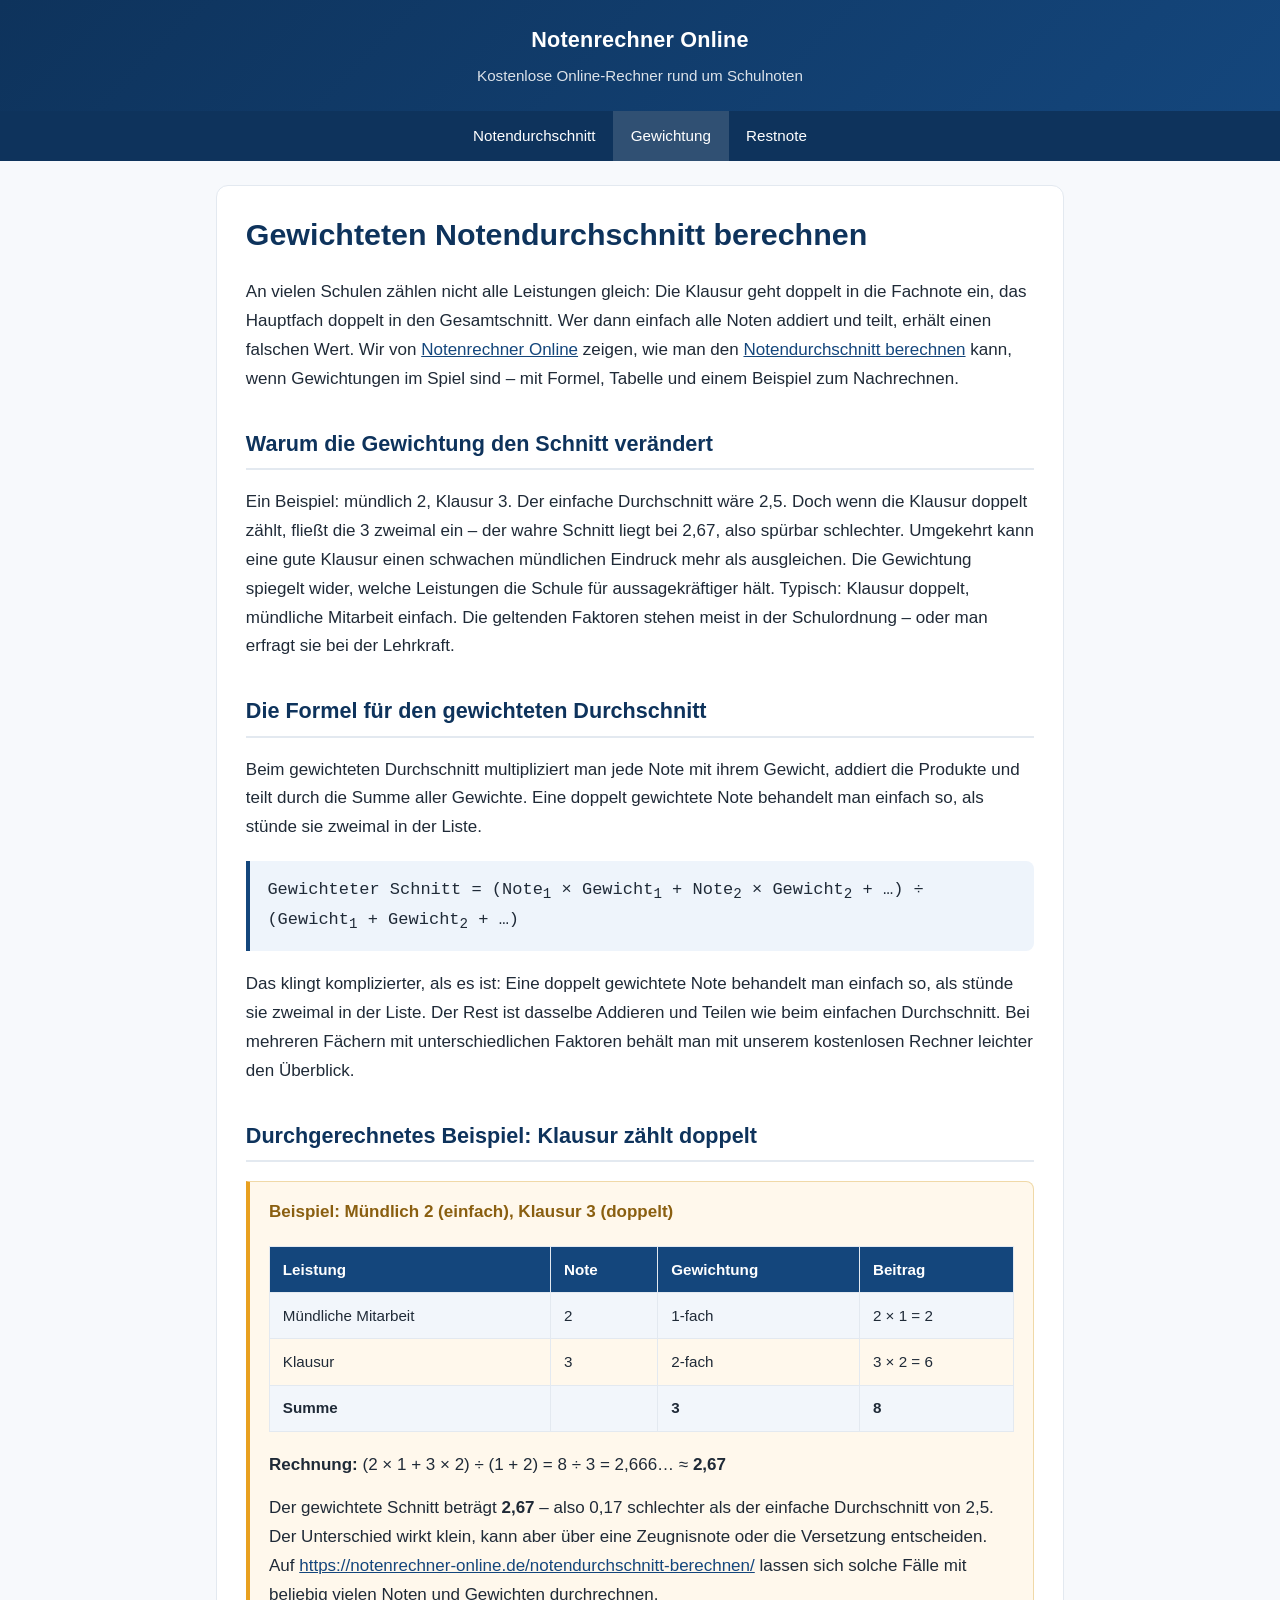
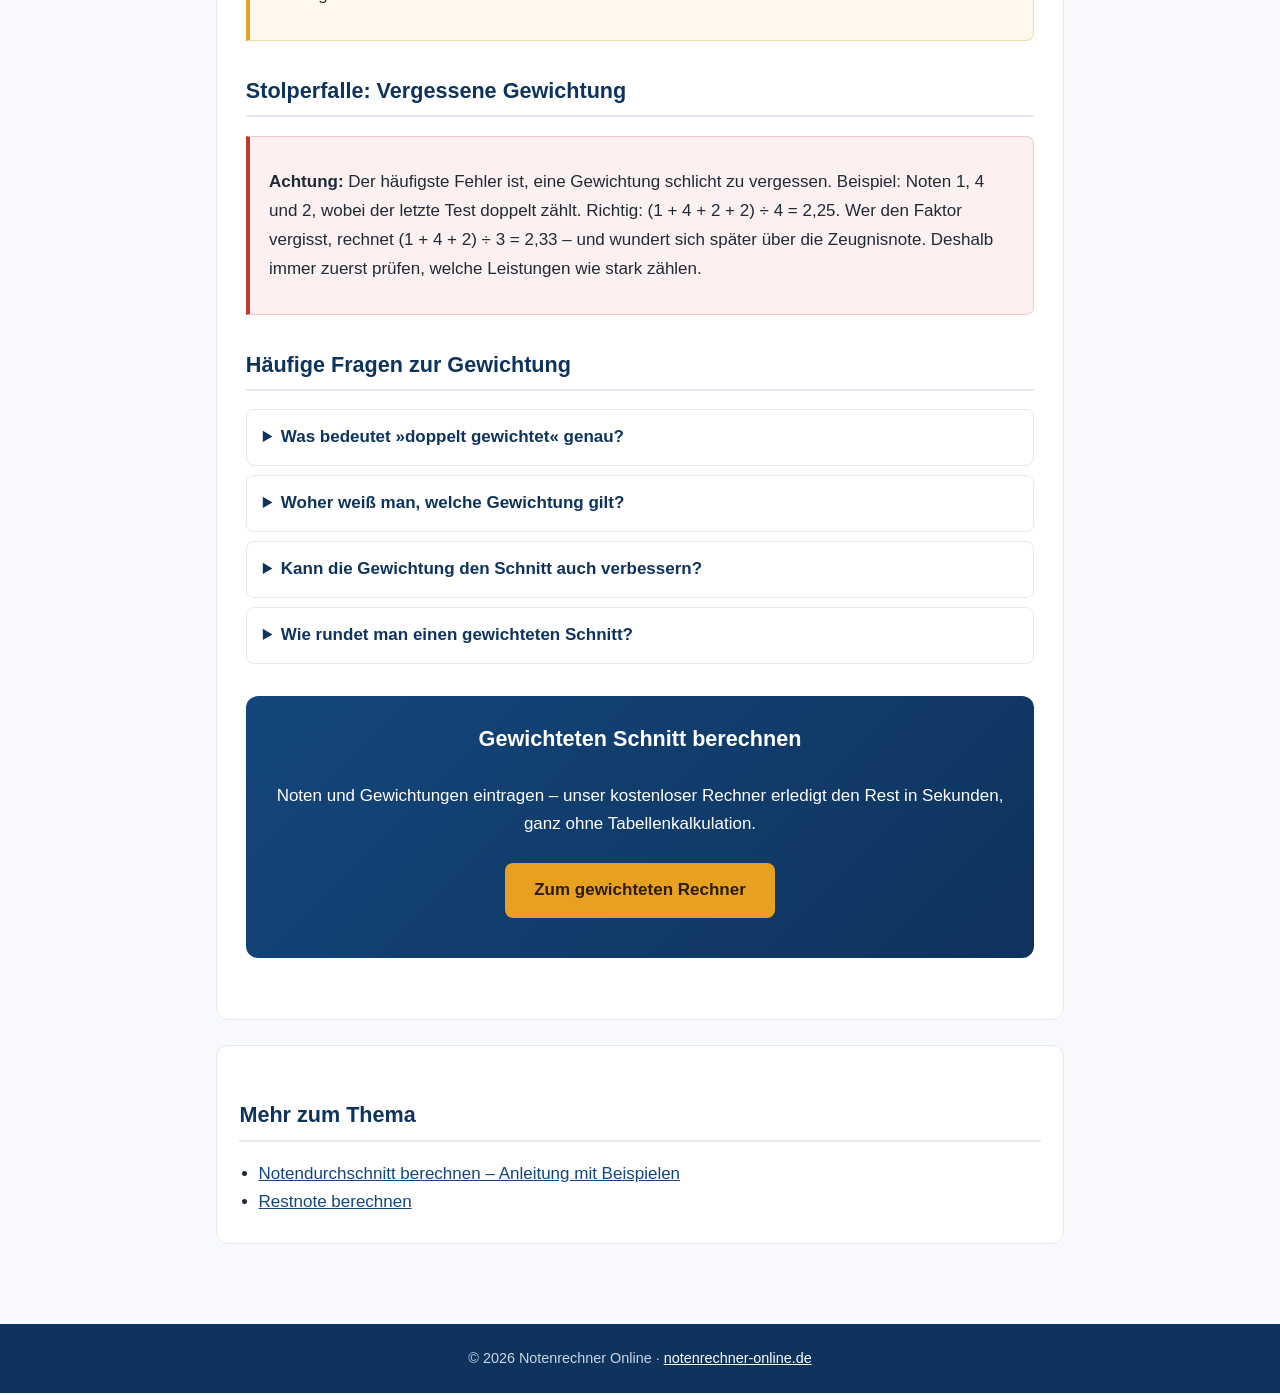
==== gewichtung-notendurchschnitt.html @ 4823e827 "Notentipps-Seiten: Notendurchschnitt berechnen" ====
<!DOCTYPE html>
<html lang="de">
<head>
<meta charset="UTF-8">
<meta name="viewport" content="width=device-width, initial-scale=1.0">
<title>Gewichteten Notendurchschnitt berechnen – Anleitung</title>
<meta name="description" content="Gewichteten Notendurchschnitt berechnen: Formel, Tabelle und durchgerechnetes Beispiel mit doppelt zählender Klausur. Inklusive kostenlosem Online-Rechner.">
<link rel="stylesheet" href="style.css">
</head>
<body>
<header class="site">
<div class="brand">Notenrechner Online</div>
<div class="tagline">Kostenlose Online-Rechner rund um Schulnoten</div>
</header>
<nav class="top">
<ul>
<li><a href="index.html">Notendurchschnitt</a></li>
<li><a href="gewichtung-notendurchschnitt.html" class="active">Gewichtung</a></li>
<li><a href="restnote-berechnen.html">Restnote</a></li>
</ul>
</nav>
<main>
<article class="card">
<h1>Gewichteten Notendurchschnitt berechnen</h1>
<p>An vielen Schulen zählen nicht alle Leistungen gleich: Die Klausur geht doppelt in die Fachnote ein, das Hauptfach doppelt in den Gesamtschnitt. Wer dann einfach alle Noten addiert und teilt, erhält einen falschen Wert. Wir von <a href="https://notenrechner-online.de/">Notenrechner Online</a> zeigen, wie man den <a href="https://notenrechner-online.de/notendurchschnitt-berechnen/">Notendurchschnitt berechnen</a> kann, wenn Gewichtungen im Spiel sind – mit Formel, Tabelle und einem Beispiel zum Nachrechnen.</p>

<h2>Warum die Gewichtung den Schnitt verändert</h2>
<p>Ein Beispiel: mündlich 2, Klausur 3. Der einfache Durchschnitt wäre 2,5. Doch wenn die Klausur doppelt zählt, fließt die 3 zweimal ein – der wahre Schnitt liegt bei 2,67, also spürbar schlechter. Umgekehrt kann eine gute Klausur einen schwachen mündlichen Eindruck mehr als ausgleichen. Die Gewichtung spiegelt wider, welche Leistungen die Schule für aussagekräftiger hält. Typisch: Klausur doppelt, mündliche Mitarbeit einfach. Die geltenden Faktoren stehen meist in der Schulordnung – oder man erfragt sie bei der Lehrkraft.</p>

<h2>Die Formel für den gewichteten Durchschnitt</h2>
<p>Beim gewichteten Durchschnitt multipliziert man jede Note mit ihrem Gewicht, addiert die Produkte und teilt durch die Summe aller Gewichte. Eine doppelt gewichtete Note behandelt man einfach so, als stünde sie zweimal in der Liste.</p>
<div class="formula">Gewichteter Schnitt = (Note<sub>1</sub> × Gewicht<sub>1</sub> + Note<sub>2</sub> × Gewicht<sub>2</sub> + …) ÷ (Gewicht<sub>1</sub> + Gewicht<sub>2</sub> + …)</div>
<p>Das klingt komplizierter, als es ist: Eine doppelt gewichtete Note behandelt man einfach so, als stünde sie zweimal in der Liste. Der Rest ist dasselbe Addieren und Teilen wie beim einfachen Durchschnitt. Bei mehreren Fächern mit unterschiedlichen Faktoren behält man mit unserem kostenlosen Rechner leichter den Überblick.</p>

<h2>Durchgerechnetes Beispiel: Klausur zählt doppelt</h2>
<div class="example">
<strong class="t">Beispiel: Mündlich 2 (einfach), Klausur 3 (doppelt)</strong>
<table>
<tr><th>Leistung</th><th>Note</th><th>Gewichtung</th><th>Beitrag</th></tr>
<tr><td>Mündliche Mitarbeit</td><td>2</td><td>1-fach</td><td>2 × 1 = 2</td></tr>
<tr><td>Klausur</td><td>3</td><td>2-fach</td><td>3 × 2 = 6</td></tr>
<tr><td><strong>Summe</strong></td><td></td><td><strong>3</strong></td><td><strong>8</strong></td></tr>
</table>
<p><strong>Rechnung:</strong> (2 × 1 + 3 × 2) ÷ (1 + 2) = 8 ÷ 3 = 2,666… ≈ <strong>2,67</strong></p>
<p>Der gewichtete Schnitt beträgt <strong>2,67</strong> – also 0,17 schlechter als der einfache Durchschnitt von 2,5. Der Unterschied wirkt klein, kann aber über eine Zeugnisnote oder die Versetzung entscheiden. Auf <a href="https://notenrechner-online.de/notendurchschnitt-berechnen/">https://notenrechner-online.de/notendurchschnitt-berechnen/</a> lassen sich solche Fälle mit beliebig vielen Noten und Gewichten durchrechnen.</p>
</div>

<h2>Stolperfalle: Vergessene Gewichtung</h2>
<div class="warn">
<p><strong>Achtung:</strong> Der häufigste Fehler ist, eine Gewichtung schlicht zu vergessen. Beispiel: Noten 1, 4 und 2, wobei der letzte Test doppelt zählt. Richtig: (1 + 4 + 2 + 2) ÷ 4 = 2,25. Wer den Faktor vergisst, rechnet (1 + 4 + 2) ÷ 3 = 2,33 – und wundert sich später über die Zeugnisnote. Deshalb immer zuerst prüfen, welche Leistungen wie stark zählen.</p>
</div>

<h2>Häufige Fragen zur Gewichtung</h2>
<div class="faq">
<details>
<summary>Was bedeutet »doppelt gewichtet« genau?</summary>
<div><p>Die Note fließt zweimal in die Berechnung ein – so, als stünde sie zweimal in der Liste. In der Formel multipliziert man sie mit dem Faktor 2 und teilt am Ende durch die entsprechend höhere Gewichtssumme.</p></div>
</details>
<details>
<summary>Woher weiß man, welche Gewichtung gilt?</summary>
<div><p>Die Faktoren legt die Schule fest; sie stehen meist in der Schul- oder Versetzungsordnung. Typisch: Klausuren und Klassenarbeiten doppelt, mündliche Noten einfach. Im Zweifel hilft eine Nachfrage bei der Lehrkraft.</p></div>
</details>
<details>
<summary>Kann die Gewichtung den Schnitt auch verbessern?</summary>
<div><p>Ja. Wenn die starken Leistungen hoch gewichtet sind, profitiert man: Eine doppelt zählende 1 zieht den Schnitt deutlich stärker nach oben als eine einfach zählende.</p></div>
</details>
<details>
<summary>Wie rundet man einen gewichteten Schnitt?</summary>
<div><p>Üblich ist eine Nachkommastelle, zum Beispiel 2,67. Ob gerundet oder abgeschnitten wird, regelt die Schule.</p></div>
</details>
</div>

<div class="cta">
<h2>Gewichteten Schnitt berechnen</h2>
<p>Noten und Gewichtungen eintragen – unser kostenloser Rechner erledigt den Rest in Sekunden, ganz ohne Tabellenkalkulation.</p>
<p><a class="btn" href="https://notenrechner-online.de/notendurchschnitt-berechnen/">Zum gewichteten Rechner</a></p>
</div>
</article>

<section class="more">
<h2>Mehr zum Thema</h2>
<ul>
<li><a href="index.html">Notendurchschnitt berechnen – Anleitung mit Beispielen</a></li>
<li><a href="restnote-berechnen.html">Restnote berechnen</a></li>
</ul>
</section>
</main>
<footer class="site">
© 2026 Notenrechner Online · <a href="https://notenrechner-online.de/">notenrechner-online.de</a>
</footer>
</body>
</html>
---- style.css ----
/* Notenrechner Online – Cloudstack Mini-Sites. Clean, responsive, no external dependencies. */
:root{
  --bg:#f7f9fc; --card:#ffffff; --ink:#1f2a37; --muted:#5b6b7c;
  --brand:#14467c; --brand-dark:#0e335c; --accent:#e8a020; --line:#e3e9f0;
}
*{box-sizing:border-box}
html{scroll-behavior:smooth}
body{
  margin:0; background:var(--bg); color:var(--ink);
  font-family:-apple-system,BlinkMacSystemFont,"Segoe UI",Roboto,Helvetica,Arial,sans-serif;
  line-height:1.7; font-size:17px;
}
header.site{
  background:linear-gradient(135deg,var(--brand-dark),var(--brand));
  color:#fff; padding:1.4rem 1rem; text-align:center;
}
header.site .brand{font-size:1.35rem;font-weight:700;letter-spacing:.2px}
header.site .tagline{font-size:.95rem;opacity:.85;margin-top:.25rem}
nav.top{background:var(--brand-dark)}
nav.top ul{list-style:none;margin:0;padding:0;display:flex;flex-wrap:wrap;justify-content:center}
nav.top li{margin:0}
nav.top a{display:block;color:#fff;text-decoration:none;padding:.75rem 1.1rem;font-size:.95rem}
nav.top a:hover,nav.top a.active{background:rgba(255,255,255,.14)}
main{max-width:880px;margin:0 auto;padding:1.5rem 1rem 3rem}
article.card{background:var(--card);border:1px solid var(--line);border-radius:12px;padding:1.8rem;margin-bottom:1.6rem}
h1{font-size:1.9rem;line-height:1.25;color:var(--brand-dark);margin-top:0}
h2{font-size:1.35rem;color:var(--brand-dark);margin-top:2rem;border-bottom:2px solid var(--line);padding-bottom:.35rem}
h3{font-size:1.1rem;color:var(--brand);margin-top:1.4rem}
p{margin:.9rem 0}
a{color:var(--brand)}
a:hover{color:var(--accent)}
table{width:100%;border-collapse:collapse;margin:1.2rem 0;font-size:.95rem}
th,td{border:1px solid var(--line);padding:.6rem .8rem;text-align:left}
th{background:var(--brand);color:#fff}
tr:nth-child(even) td{background:#f2f6fb}
.formula{background:#eef4fb;border-left:4px solid var(--brand);padding:.9rem 1.1rem;margin:1.2rem 0;font-family:ui-monospace,SFMono-Regular,Menlo,Consolas,monospace;border-radius:0 8px 8px 0}
.example{background:#fff8ec;border:1px solid #f0d9a8;border-left:4px solid var(--accent);padding:1rem 1.2rem;margin:1.2rem 0;border-radius:0 8px 8px 0}
.example strong.t{display:block;color:#8a5f10;margin-bottom:.4rem}
.warn{background:#fdf0f0;border:1px solid #eec9c9;border-left:4px solid #c0392b;padding:1rem 1.2rem;margin:1.2rem 0;border-radius:0 8px 8px 0}
.cta{background:linear-gradient(135deg,var(--brand),var(--brand-dark));color:#fff;border-radius:12px;padding:1.6rem;text-align:center;margin:2rem 0}
.cta h2{color:#fff;border:none;margin-top:0}
.cta a.btn{display:inline-block;background:var(--accent);color:#2b1d00;font-weight:700;text-decoration:none;padding:.8rem 1.8rem;border-radius:8px;margin-top:.6rem}
.cta a.btn:hover{background:#f5b73c}
.cta a.alt{color:#cfe0f4}
.faq details{border:1px solid var(--line);border-radius:8px;margin:.6rem 0;background:#fff}
.faq summary{cursor:pointer;padding:.8rem 1rem;font-weight:600;color:var(--brand-dark)}
.faq details div{padding:0 1rem 1rem}
.more{background:var(--card);border:1px solid var(--line);border-radius:12px;padding:1.2rem 1.4rem}
.more ul{margin:.4rem 0;padding-left:1.2rem}
footer.site{background:var(--brand-dark);color:#c9d6e6;text-align:center;padding:1.4rem 1rem;font-size:.9rem;margin-top:2rem}
footer.site a{color:#fff}
@media (max-width:640px){
  body{font-size:16px}
  h1{font-size:1.55rem}
  article.card{padding:1.2rem}
  table{font-size:.85rem}
  th,td{padding:.45rem .55rem}
}
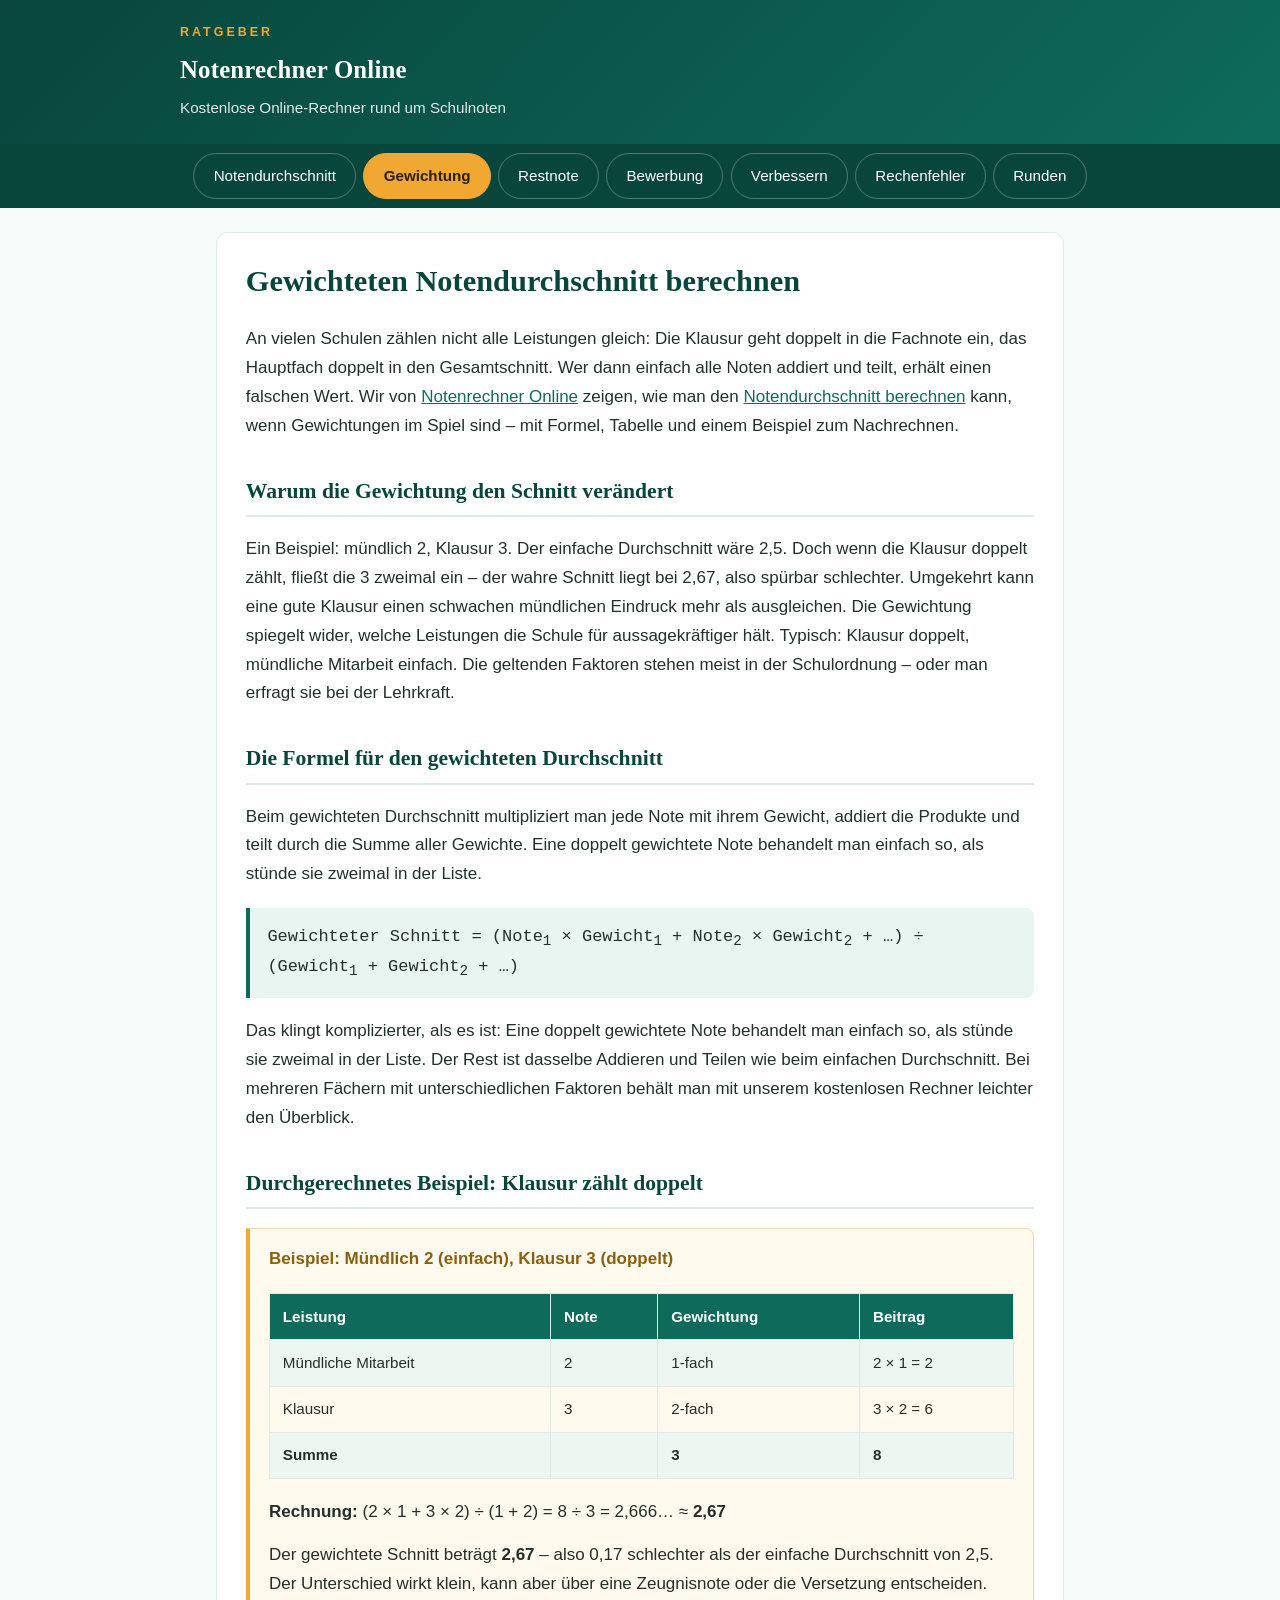
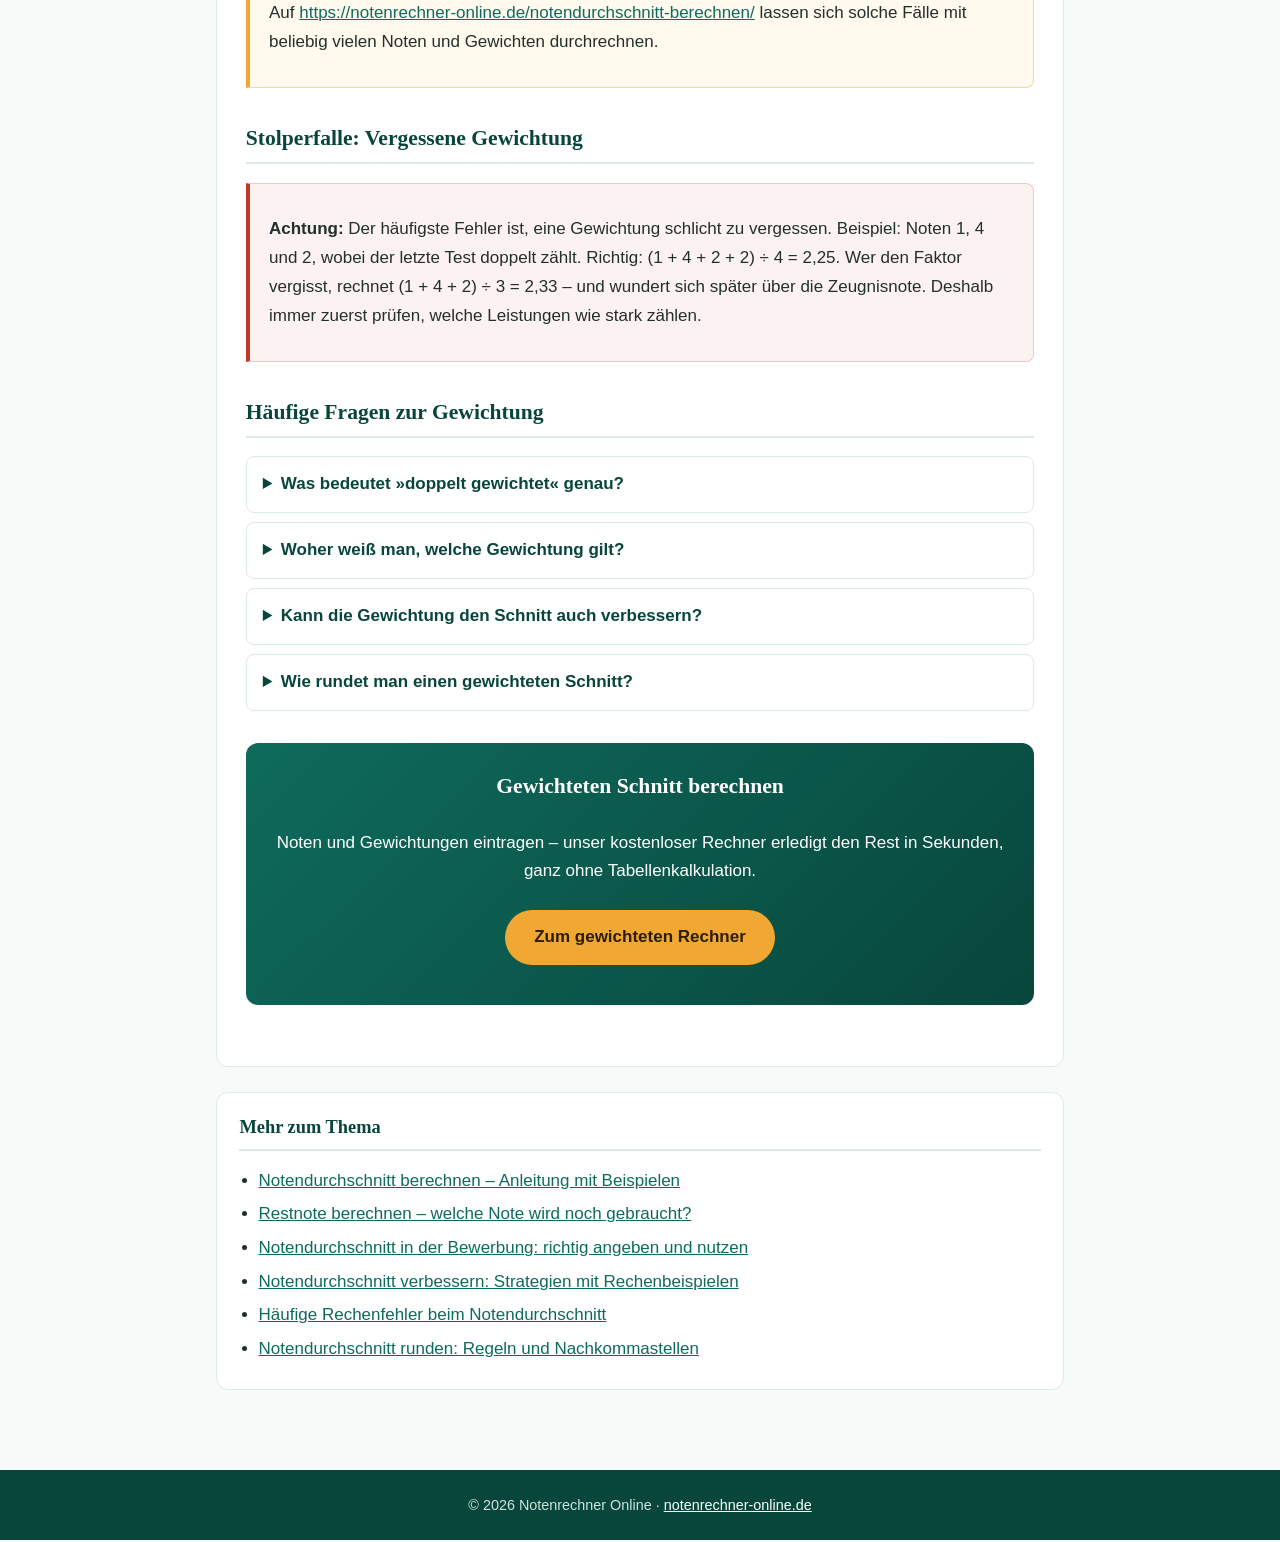
==== commit 1a27189a: "Expand hub to 7 pages" ====
--- a/gewichtung-notendurchschnitt.html
+++ b/gewichtung-notendurchschnitt.html
@@ -9,14 +9,21 @@
 </head>
 <body>
 <header class="site">
+<div class="wrap">
+<div class="kicker">Ratgeber</div>
 <div class="brand">Notenrechner Online</div>
 <div class="tagline">Kostenlose Online-Rechner rund um Schulnoten</div>
+</div>
 </header>
 <nav class="top">
 <ul>
 <li><a href="index.html">Notendurchschnitt</a></li>
 <li><a href="gewichtung-notendurchschnitt.html" class="active">Gewichtung</a></li>
 <li><a href="restnote-berechnen.html">Restnote</a></li>
+<li><a href="notendurchschnitt-bewerbung.html">Bewerbung</a></li>
+<li><a href="notendurchschnitt-verbessern.html">Verbessern</a></li>
+<li><a href="rechenfehler-vermeiden.html">Rechenfehler</a></li>
+<li><a href="notendurchschnitt-runden.html">Runden</a></li>
 </ul>
 </nav>
 <main>
@@ -81,7 +88,11 @@
 <h2>Mehr zum Thema</h2>
 <ul>
 <li><a href="index.html">Notendurchschnitt berechnen – Anleitung mit Beispielen</a></li>
-<li><a href="restnote-berechnen.html">Restnote berechnen</a></li>
+<li><a href="restnote-berechnen.html">Restnote berechnen – welche Note wird noch gebraucht?</a></li>
+<li><a href="notendurchschnitt-bewerbung.html">Notendurchschnitt in der Bewerbung: richtig angeben und nutzen</a></li>
+<li><a href="notendurchschnitt-verbessern.html">Notendurchschnitt verbessern: Strategien mit Rechenbeispielen</a></li>
+<li><a href="rechenfehler-vermeiden.html">Häufige Rechenfehler beim Notendurchschnitt</a></li>
+<li><a href="notendurchschnitt-runden.html">Notendurchschnitt runden: Regeln und Nachkommastellen</a></li>
 </ul>
 </section>
 </main>
--- a/style.css
+++ b/style.css
@@ -1,7 +1,7 @@
-/* Notenrechner Online – Cloudstack Mini-Sites. Clean, responsive, no external dependencies. */
+/* Notenrechner Online – GitHub-Hub "Noten-Tipps". Emerald-Editorial-Identität. */
 :root{
-  --bg:#f7f9fc; --card:#ffffff; --ink:#1f2a37; --muted:#5b6b7c;
-  --brand:#14467c; --brand-dark:#0e335c; --accent:#e8a020; --line:#e3e9f0;
+  --brand:#0e6b5c; --brand-dark:#08463c; --accent:#f0a832;
+  --bg:#f6faf8; --card:#ffffff; --ink:#22302c; --muted:#5c6f68; --line:#dcebe4;
 }
 *{box-sizing:border-box}
 html{scroll-behavior:smooth}
@@ -10,49 +10,115 @@
   font-family:-apple-system,BlinkMacSystemFont,"Segoe UI",Roboto,Helvetica,Arial,sans-serif;
   line-height:1.7; font-size:17px;
 }
+
+/* Kopf: linksbündig, Kicker in Kapitälchen */
 header.site{
   background:linear-gradient(135deg,var(--brand-dark),var(--brand));
-  color:#fff; padding:1.4rem 1rem; text-align:center;
+  color:#fff; padding:1.4rem 1.2rem; text-align:left;
 }
-header.site .brand{font-size:1.35rem;font-weight:700;letter-spacing:.2px}
-header.site .tagline{font-size:.95rem;opacity:.85;margin-top:.25rem}
-nav.top{background:var(--brand-dark)}
-nav.top ul{list-style:none;margin:0;padding:0;display:flex;flex-wrap:wrap;justify-content:center}
+header.site .wrap{max-width:920px;margin:0 auto}
+header.site .kicker{
+  font-size:.78rem; font-weight:700; letter-spacing:.24em; text-transform:uppercase;
+  color:var(--accent); margin:0 0 .35rem;
+}
+header.site .brand{
+  font-family:Georgia,"Times New Roman",serif; font-size:1.55rem; font-weight:700; letter-spacing:.2px;
+}
+header.site .tagline{font-size:.95rem; opacity:.88; margin-top:.25rem}
+
+/* Pill-Navigation */
+nav.top{background:var(--brand-dark); padding:.6rem 1rem}
+nav.top ul{
+  list-style:none; margin:0 auto; padding:0;
+  display:flex; flex-wrap:wrap; gap:.45rem; justify-content:center; max-width:920px;
+}
 nav.top li{margin:0}
-nav.top a{display:block;color:#fff;text-decoration:none;padding:.75rem 1.1rem;font-size:.95rem}
-nav.top a:hover,nav.top a.active{background:rgba(255,255,255,.14)}
+nav.top a{
+  display:block; color:#fff; text-decoration:none;
+  padding:.55rem 1.2rem; font-size:.95rem;
+  border-radius:999px; border:1px solid rgba(255,255,255,.28);
+}
+nav.top a:hover{background:rgba(255,255,255,.14)}
+nav.top a.active{background:var(--accent); color:#2b1d00; border-color:var(--accent); font-weight:700}
+
 main{max-width:880px;margin:0 auto;padding:1.5rem 1rem 3rem}
 article.card{background:var(--card);border:1px solid var(--line);border-radius:12px;padding:1.8rem;margin-bottom:1.6rem}
-h1{font-size:1.9rem;line-height:1.25;color:var(--brand-dark);margin-top:0}
-h2{font-size:1.35rem;color:var(--brand-dark);margin-top:2rem;border-bottom:2px solid var(--line);padding-bottom:.35rem}
+
+h1{
+  font-family:Georgia,"Times New Roman",serif;
+  font-size:1.9rem; line-height:1.25; color:var(--brand-dark); margin-top:0;
+}
+h2{
+  font-family:Georgia,"Times New Roman",serif;
+  font-size:1.35rem; color:var(--brand-dark); margin-top:2rem;
+  border-bottom:2px solid var(--line); padding-bottom:.35rem;
+}
 h3{font-size:1.1rem;color:var(--brand);margin-top:1.4rem}
 p{margin:.9rem 0}
 a{color:var(--brand)}
-a:hover{color:var(--accent)}
+a:hover{color:#8a5f10}
+
 table{width:100%;border-collapse:collapse;margin:1.2rem 0;font-size:.95rem}
 th,td{border:1px solid var(--line);padding:.6rem .8rem;text-align:left}
 th{background:var(--brand);color:#fff}
-tr:nth-child(even) td{background:#f2f6fb}
-.formula{background:#eef4fb;border-left:4px solid var(--brand);padding:.9rem 1.1rem;margin:1.2rem 0;font-family:ui-monospace,SFMono-Regular,Menlo,Consolas,monospace;border-radius:0 8px 8px 0}
-.example{background:#fff8ec;border:1px solid #f0d9a8;border-left:4px solid var(--accent);padding:1rem 1.2rem;margin:1.2rem 0;border-radius:0 8px 8px 0}
+tr:nth-child(even) td{background:#eef6f2}
+
+.formula{
+  background:#e9f5f0; border-left:4px solid var(--brand);
+  padding:.9rem 1.1rem; margin:1.2rem 0;
+  font-family:ui-monospace,SFMono-Regular,Menlo,Consolas,monospace;
+  border-radius:0 8px 8px 0;
+}
+.example{
+  background:#fff9ee; border:1px solid #f0d9a8; border-left:4px solid var(--accent);
+  padding:1rem 1.2rem; margin:1.2rem 0; border-radius:0 8px 8px 0;
+}
 .example strong.t{display:block;color:#8a5f10;margin-bottom:.4rem}
-.warn{background:#fdf0f0;border:1px solid #eec9c9;border-left:4px solid #c0392b;padding:1rem 1.2rem;margin:1.2rem 0;border-radius:0 8px 8px 0}
-.cta{background:linear-gradient(135deg,var(--brand),var(--brand-dark));color:#fff;border-radius:12px;padding:1.6rem;text-align:center;margin:2rem 0}
+.warn{
+  background:#fdf2f2; border:1px solid #eec9c9; border-left:4px solid #c0392b;
+  padding:1rem 1.2rem; margin:1.2rem 0; border-radius:0 8px 8px 0;
+}
+.keyfacts{
+  background:#e9f5f0; border:1px solid #cde7da; border-left:4px solid var(--accent);
+  padding:1rem 1.2rem; margin:1.4rem 0; border-radius:0 10px 10px 0;
+}
+.keyfacts strong.t{display:block;color:var(--brand-dark);margin-bottom:.4rem;font-size:1rem}
+.keyfacts ul{margin:.4rem 0;padding-left:1.2rem}
+.keyfacts li{margin:.3rem 0}
+
+.cta{
+  background:linear-gradient(135deg,var(--brand),var(--brand-dark));
+  color:#fff; border-radius:12px; padding:1.6rem; text-align:center; margin:2rem 0;
+}
 .cta h2{color:#fff;border:none;margin-top:0}
-.cta a.btn{display:inline-block;background:var(--accent);color:#2b1d00;font-weight:700;text-decoration:none;padding:.8rem 1.8rem;border-radius:8px;margin-top:.6rem}
+.cta a.btn{
+  display:inline-block; background:var(--accent); color:#2b1d00; font-weight:700;
+  text-decoration:none; padding:.8rem 1.8rem; border-radius:999px; margin-top:.6rem;
+}
 .cta a.btn:hover{background:#f5b73c}
-.cta a.alt{color:#cfe0f4}
+.cta a.alt{color:#d9ece4}
+
 .faq details{border:1px solid var(--line);border-radius:8px;margin:.6rem 0;background:#fff}
 .faq summary{cursor:pointer;padding:.8rem 1rem;font-weight:600;color:var(--brand-dark)}
 .faq details div{padding:0 1rem 1rem}
+
 .more{background:var(--card);border:1px solid var(--line);border-radius:12px;padding:1.2rem 1.4rem}
+.more h2{font-size:1.15rem;margin-top:0}
 .more ul{margin:.4rem 0;padding-left:1.2rem}
-footer.site{background:var(--brand-dark);color:#c9d6e6;text-align:center;padding:1.4rem 1rem;font-size:.9rem;margin-top:2rem}
+.more li{margin:.3rem 0}
+
+footer.site{
+  background:var(--brand-dark); color:#cde4da; text-align:center;
+  padding:1.4rem 1rem; font-size:.9rem; margin-top:2rem;
+}
 footer.site a{color:#fff}
+
 @media (max-width:640px){
   body{font-size:16px}
   h1{font-size:1.55rem}
   article.card{padding:1.2rem}
+  header.site .brand{font-size:1.3rem}
   table{font-size:.85rem}
   th,td{padding:.45rem .55rem}
+  nav.top a{padding:.5rem .95rem;font-size:.88rem}
 }
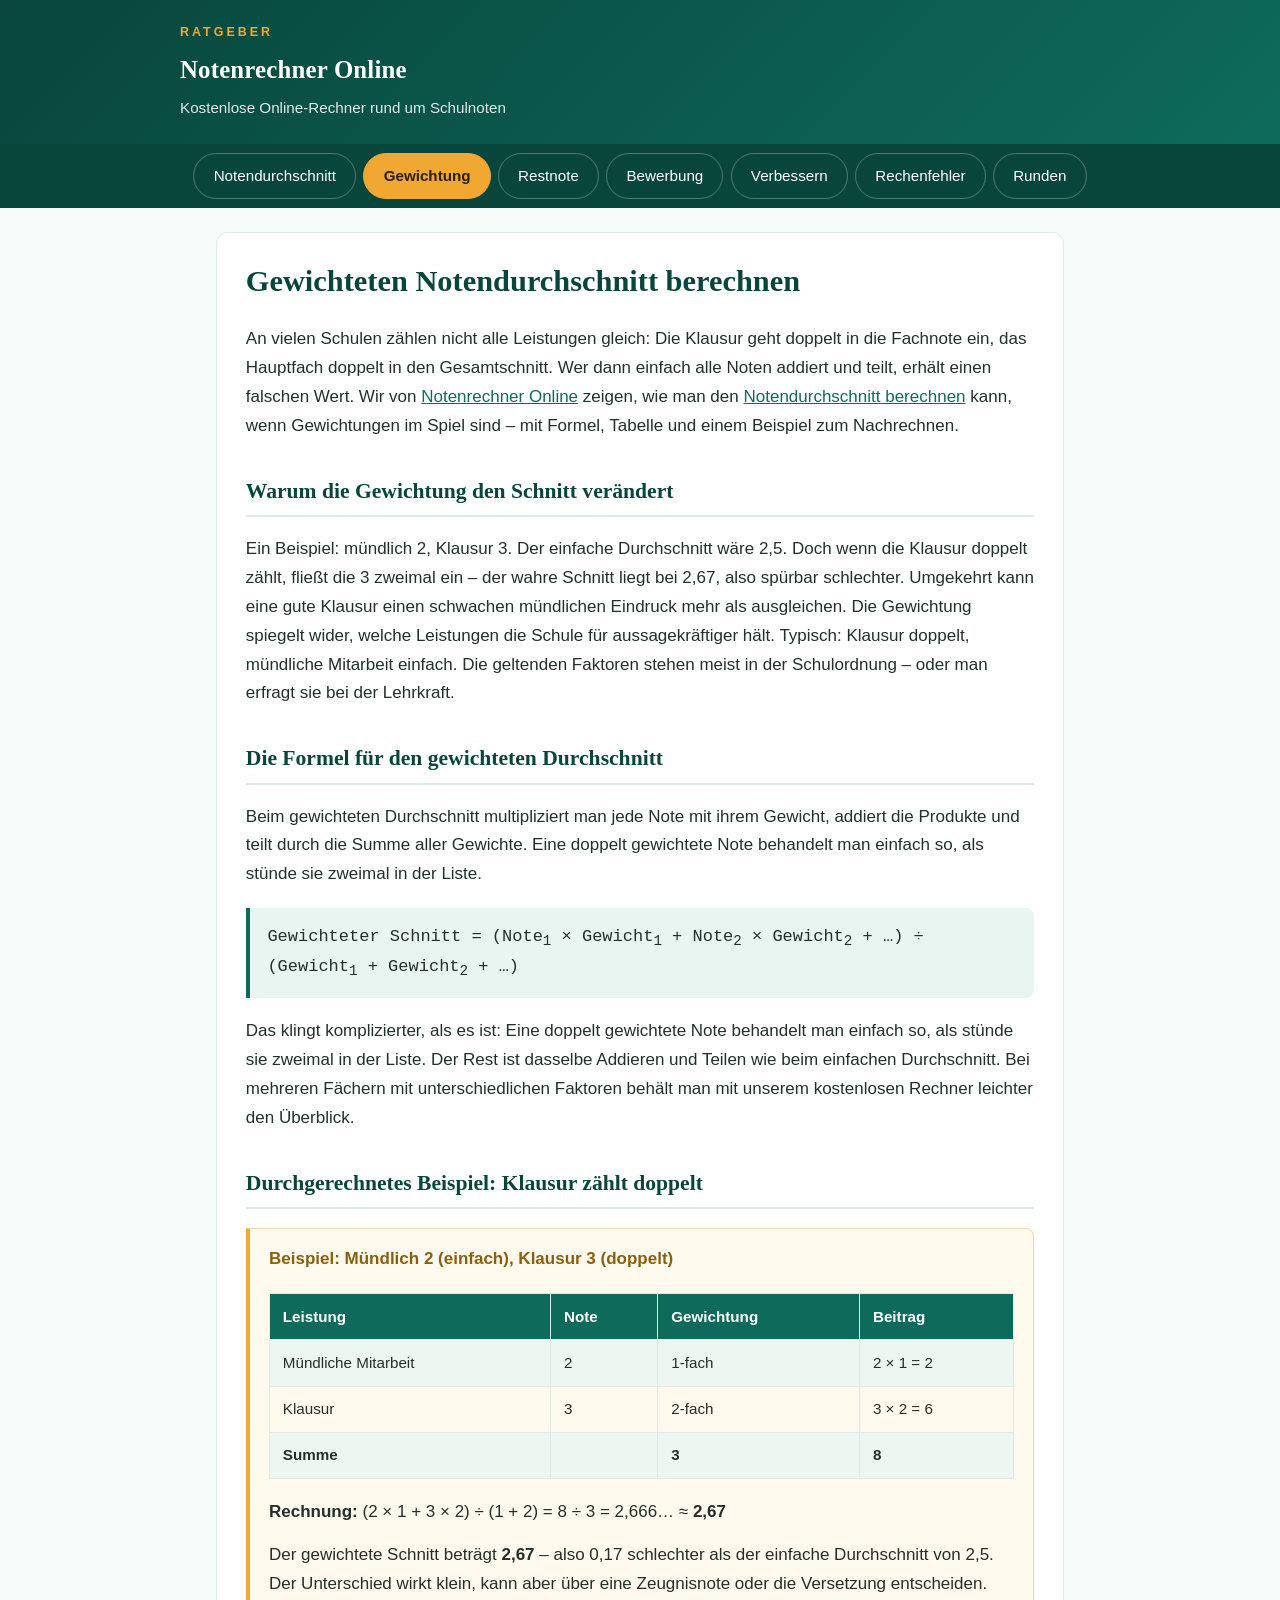
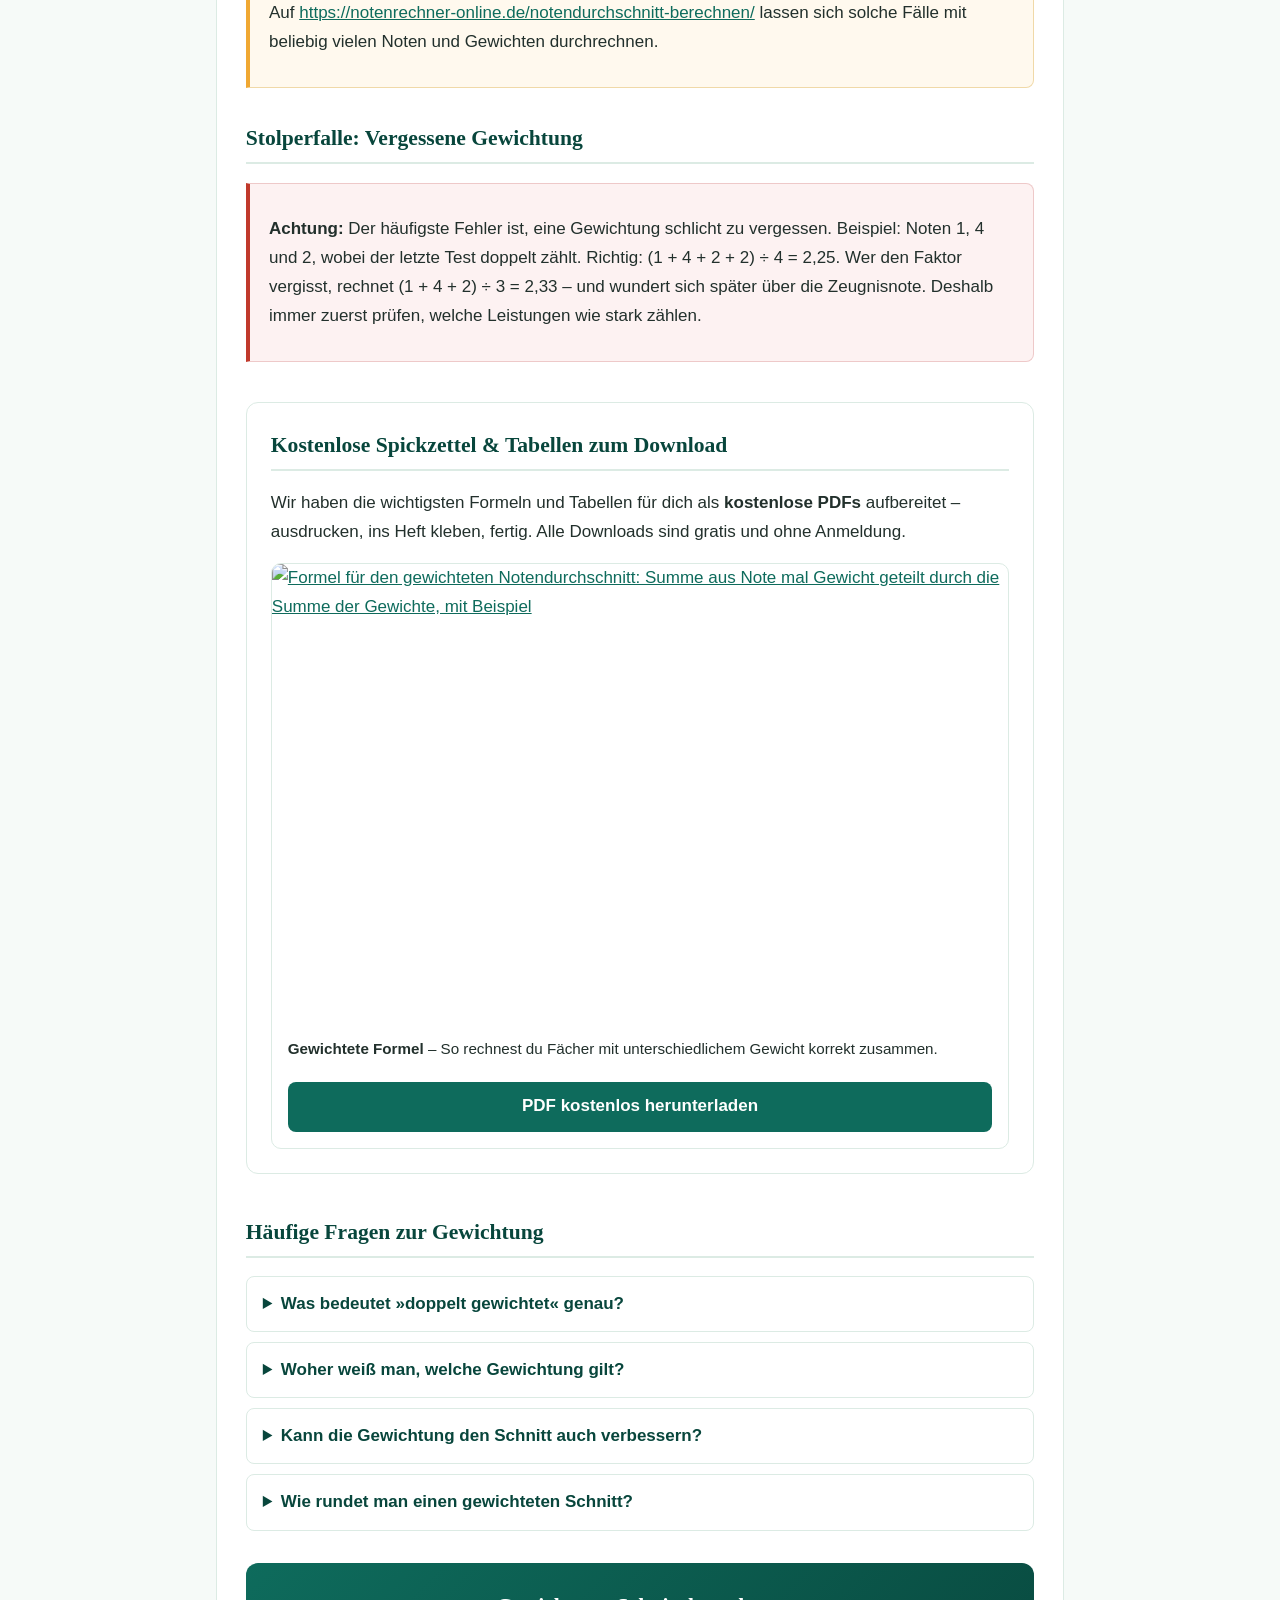
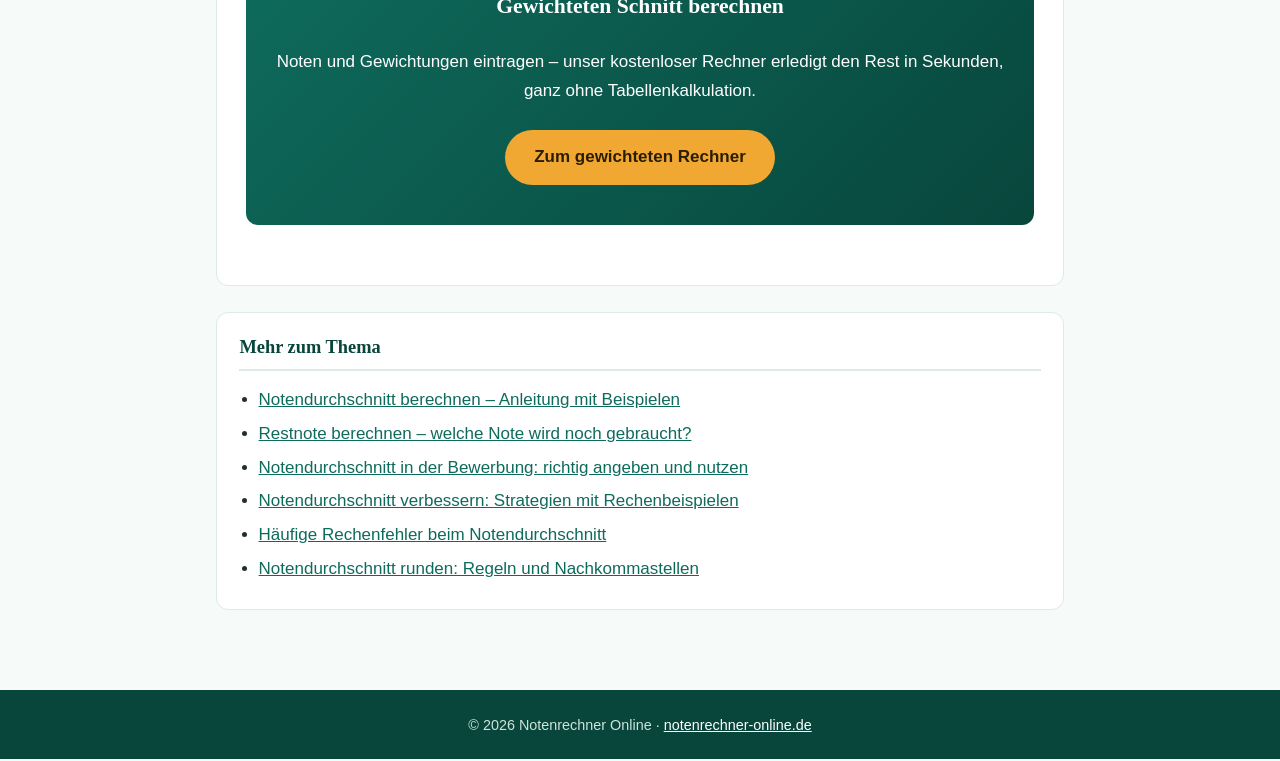
==== commit 73502443: "Add resources section: formula/table graphics + downloadable PDFs" ====
--- a/gewichtung-notendurchschnitt.html
+++ b/gewichtung-notendurchschnitt.html
@@ -57,6 +57,18 @@
 <p><strong>Achtung:</strong> Der häufigste Fehler ist, eine Gewichtung schlicht zu vergessen. Beispiel: Noten 1, 4 und 2, wobei der letzte Test doppelt zählt. Richtig: (1 + 4 + 2 + 2) ÷ 4 = 2,25. Wer den Faktor vergisst, rechnet (1 + 4 + 2) ÷ 3 = 2,33 – und wundert sich später über die Zeugnisnote. Deshalb immer zuerst prüfen, welche Leistungen wie stark zählen.</p>
 </div>
 
+<section class="ressourcen" aria-label="Kostenlose Downloads">
+<h2>Kostenlose Spickzettel &amp; Tabellen zum Download</h2>
+<p>Wir haben die wichtigsten Formeln und Tabellen für dich als <strong>kostenlose PDFs</strong> aufbereitet – ausdrucken, ins Heft kleben, fertig. Alle Downloads sind gratis und ohne Anmeldung.</p>
+<div class="resource-grid">
+<figure class="resource">
+<a href="assets/notendurchschnitt-formel-spickzettel.pdf" download><img src="assets/gewichteter-notendurchschnitt-formel.png" alt="Formel für den gewichteten Notendurchschnitt: Summe aus Note mal Gewicht geteilt durch die Summe der Gewichte, mit Beispiel" loading="lazy" width="1200" height="750"></a>
+<figcaption><strong>Gewichtete Formel</strong> – So rechnest du Fächer mit unterschiedlichem Gewicht korrekt zusammen.</figcaption>
+<a class="download-btn" href="assets/notendurchschnitt-formel-spickzettel.pdf" download>PDF kostenlos herunterladen</a>
+</figure>
+</div>
+</section>
+
 <h2>Häufige Fragen zur Gewichtung</h2>
 <div class="faq">
 <details>
--- a/style.css
+++ b/style.css
@@ -122,3 +122,13 @@
   th,td{padding:.45rem .55rem}
   nav.top a{padding:.5rem .95rem;font-size:.88rem}
 }
+
+/* Ressourcen / Downloads */
+.ressourcen { margin: 2.5rem 0; padding: 1.5rem; background: var(--card, #ffffff); border: 1px solid var(--line, #e5ddcc); border-radius: 12px; }
+.ressourcen h2 { margin-top: 0; }
+.resource-grid { display: grid; grid-template-columns: repeat(auto-fit, minmax(260px, 1fr)); gap: 1.25rem; margin-top: 1rem; }
+.resource { border: 1px solid var(--line, #e5ddcc); border-radius: 10px; overflow: hidden; background: #fff; display: flex; flex-direction: column; margin: 0; }
+.resource img { width: 100%; height: auto; display: block; }
+.resource figcaption { padding: .75rem 1rem; font-size: .95rem; color: var(--ink, #232a26); flex: 1; }
+.download-btn { display: inline-block; margin: .5rem 1rem 1rem; padding: .65rem 1.1rem; background: var(--brand, #0e6b5c); color: #fff !important; border-radius: 8px; text-decoration: none; font-weight: 700; text-align: center; }
+.download-btn:hover { background: var(--brand-dark, #08463c); color: #fff; }
